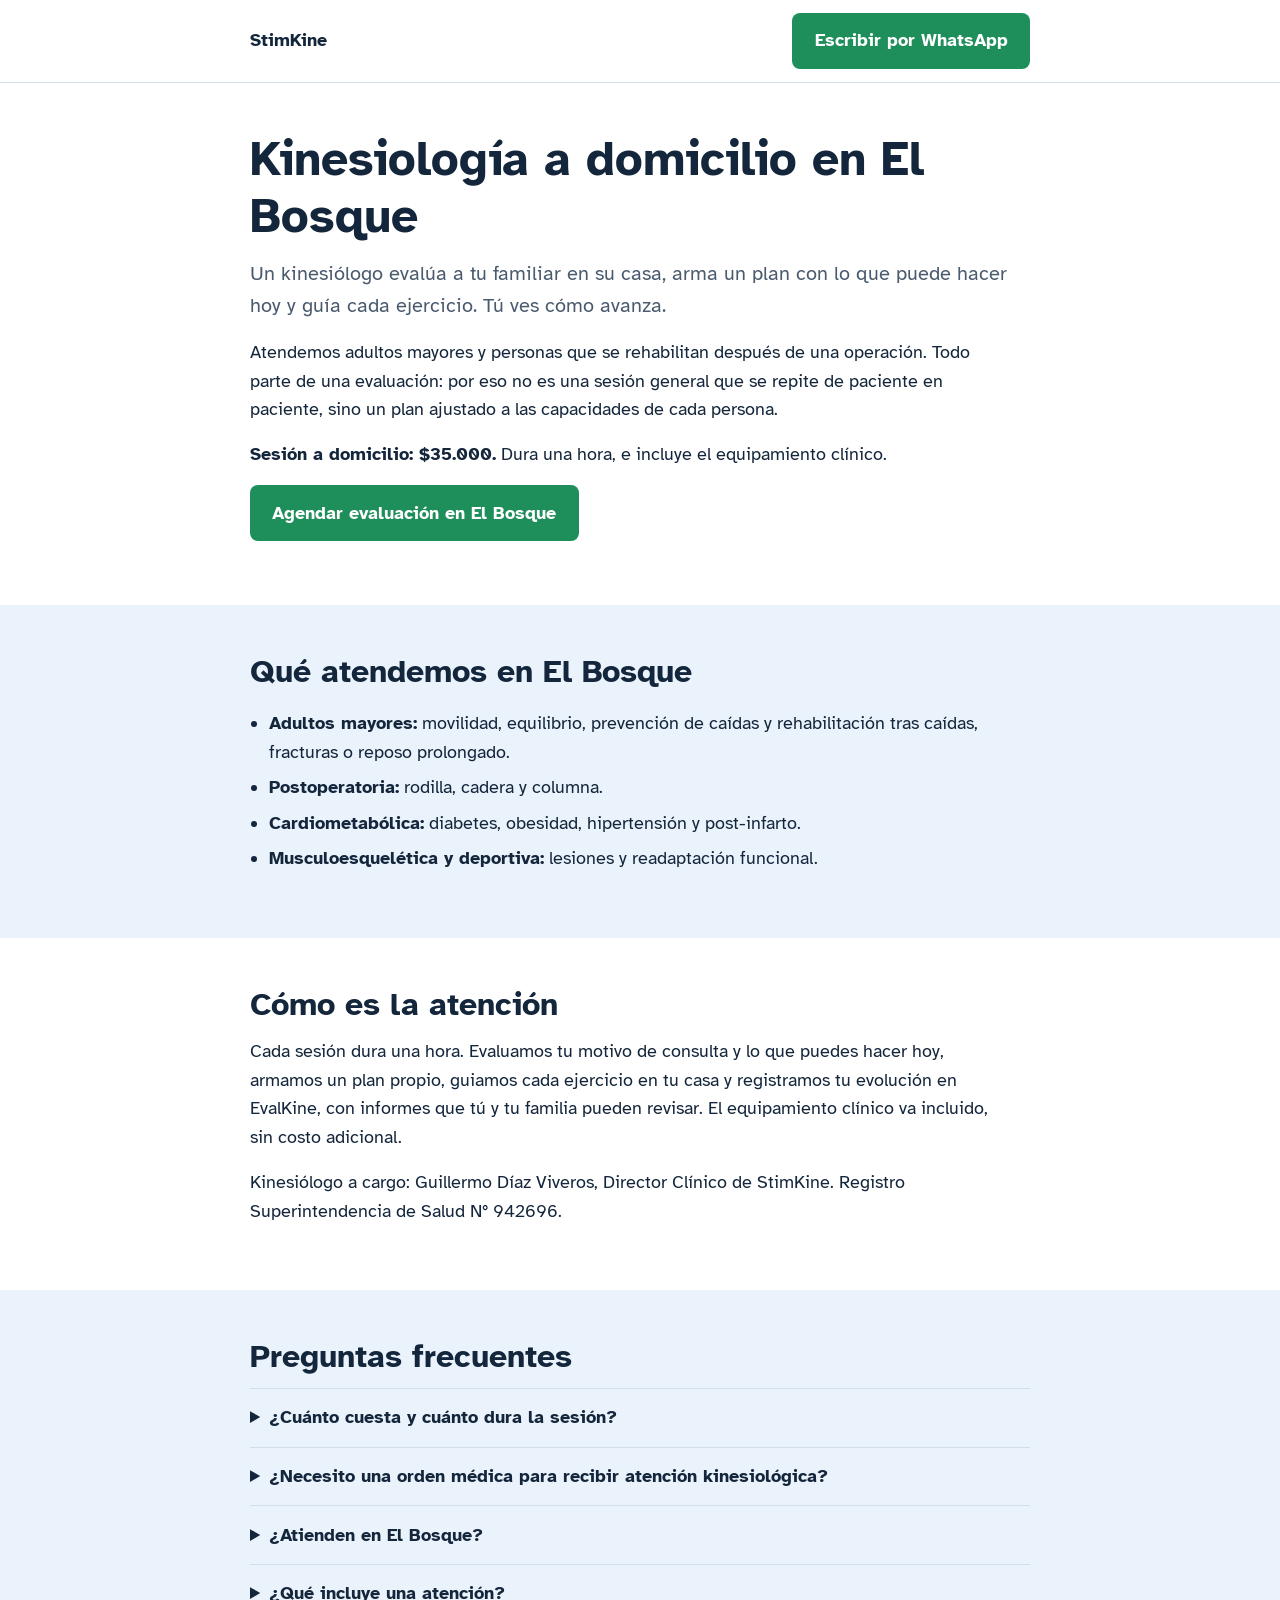
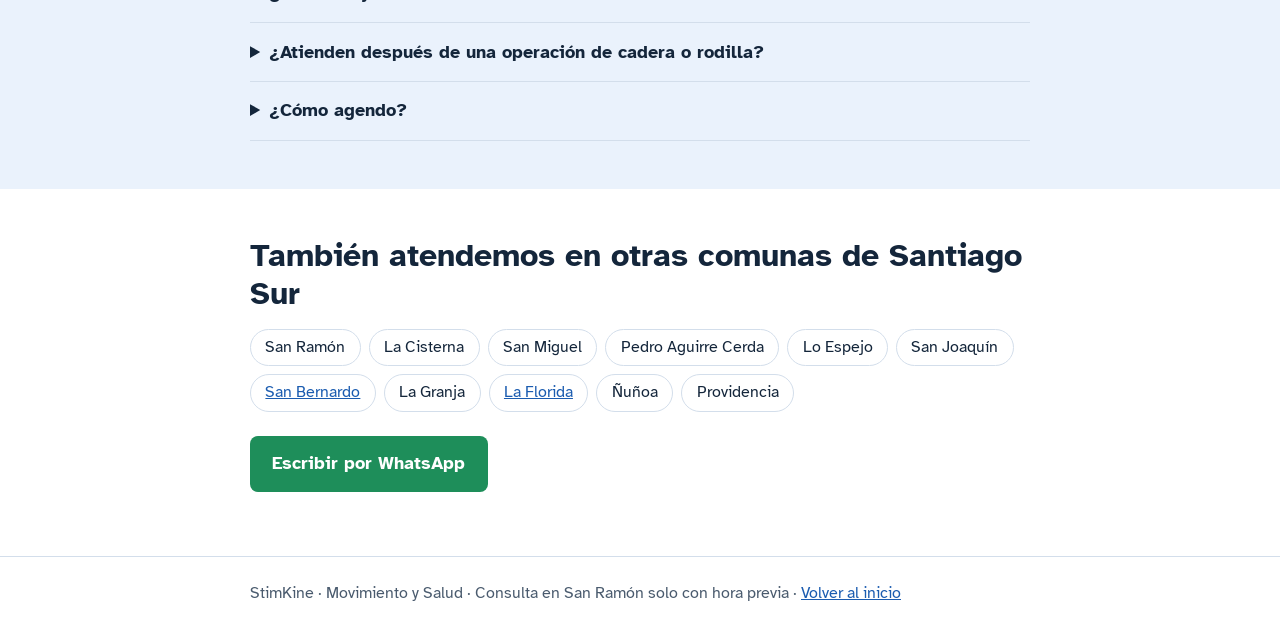
==== kinesiologia-a-domicilio-el-bosque.html @ 00451422 "Add files via upload" ====
<!DOCTYPE html>
<html lang="es-CL">
<head>
<meta charset="utf-8">
<meta name="viewport" content="width=device-width, initial-scale=1">
<title>Kinesiología a domicilio en El Bosque | Adultos mayores y postoperatoria | StimKine</title>
<meta name="description" content="Kinesiólogo a domicilio en El Bosque: evaluación, plan propio y ejercicios guiados para adultos mayores y rehabilitación postoperatoria. Sesión de una hora, $35.000. Agenda por WhatsApp.">
<meta name="robots" content="index, follow">
<meta name="theme-color" content="#2A7DE1">
<link rel="canonical" href="https://stimkine.github.io/kinesiologia-a-domicilio-el-bosque.html">
<meta property="og:type" content="website">
<meta property="og:locale" content="es_CL">
<meta property="og:title" content="Kinesiología a domicilio en El Bosque | StimKine">
<meta property="og:description" content="Un kinesiólogo evalúa a tu familiar en su casa en El Bosque, arma un plan con lo que puede hacer y guía cada ejercicio.">
<meta property="og:url" content="https://stimkine.github.io/kinesiologia-a-domicilio-el-bosque.html">
<link rel="preconnect" href="https://fonts.googleapis.com">
<link rel="preconnect" href="https://fonts.gstatic.com" crossorigin>
<link href="https://fonts.googleapis.com/css2?family=Atkinson+Hyperlegible:wght@400;700&display=swap" rel="stylesheet">
<script type="application/ld+json">
{
  "@context": "https://schema.org",
  "@type": "Physiotherapy",
  "name": "StimKine",
  "url": "https://stimkine.github.io/",
  "telephone": "+56989331095",
  "address": {"@type":"PostalAddress","streetAddress":"Nueva Fuenzalida Urrejola 1235","addressLocality":"San Ramón","addressCountry":"CL"},
  "areaServed": {"@type":"City","name":"El Bosque"},
  "description": "Kinesiología a domicilio en El Bosque para adultos mayores y rehabilitación postoperatoria."
}
</script>
<script type="application/ld+json">
{
  "@context": "https://schema.org",
  "@type": "FAQPage",
  "mainEntity": [
    {"@type":"Question","name":"¿Cuánto cuesta y cuánto dura la sesión?","acceptedAnswer":{"@type":"Answer","text":"La sesión a domicilio cuesta $35.000 y dura una hora."}},
    {"@type":"Question","name":"¿Necesito una orden médica para recibir atención kinesiológica?","acceptedAnswer":{"@type":"Answer","text":"La indicación médica debe cumplir con la normativa vigente para los tratamientos kinesiológicos. Si tienes dudas sobre tu caso o necesitas rehabilitación a domicilio, contáctanos y te orientaremos sobre los requisitos antes de agendar tu atención. Si deseas solicitar un reembolso a través de Fonasa o tu Isapre, consulta previamente las condiciones de cobertura y la documentación requerida."}},
    {"@type":"Question","name":"¿Atienden en El Bosque?","acceptedAnswer":{"@type":"Answer","text":"Sí, vamos a domicilio en la comuna de El Bosque. Escríbenos por WhatsApp con tu dirección y coordinamos."}},
    {"@type":"Question","name":"¿Qué incluye una atención?","acceptedAnswer":{"@type":"Answer","text":"Evaluación, plan de ejercicio propio, equipamiento clínico incluido sin costo adicional y registro de tu evolución en EvalKine con informes que tú y tu familia pueden revisar."}},
    {"@type":"Question","name":"¿Atienden después de una operación de cadera o rodilla?","acceptedAnswer":{"@type":"Answer","text":"Sí. La rehabilitación postoperatoria de rodilla, cadera y columna es uno de nuestros servicios a domicilio."}},
    {"@type":"Question","name":"¿Cómo agendo?","acceptedAnswer":{"@type":"Answer","text":"Escríbenos por WhatsApp al +56 9 8933 1095. Cotizar no tiene compromiso."}}
  ]
}
</script>
<style>
:root{--ink:#14263B;--muted:#4A5B6E;--blue:#2A7DE1;--blue-dark:#1B5CB0;--tint:#EAF2FC;--line:#D3DEEB;--bg:#fff;--wa:#1E8E5A}
@media(prefers-color-scheme:dark){:root{--ink:#E8EFF7;--muted:#A9B8C9;--blue:#6AA8F5;--blue-dark:#8DBDF8;--tint:#14263B;--line:#2B405A;--bg:#0D1826;--wa:#35B77E}}
*{box-sizing:border-box}
body{margin:0;font-family:"Atkinson Hyperlegible",system-ui,sans-serif;font-size:1.125rem;line-height:1.6;color:var(--ink);background:var(--bg)}
a{color:var(--blue-dark)}
:focus-visible{outline:3px solid var(--blue);outline-offset:3px;border-radius:4px}
.wrap{max-width:820px;margin:0 auto;padding:0 1.25rem}
section{padding:3rem 0}
h1,h2,h3{line-height:1.2;margin:0 0 .75rem}
h1{font-size:clamp(2rem,5vw,3rem)}
h2{font-size:clamp(1.5rem,3.2vw,2rem)}
h3{font-size:1.15rem}
p{margin:0 0 1rem;max-width:62ch}
.lead{font-size:1.25rem;color:var(--muted)}
.btn{display:inline-block;padding:.85rem 1.4rem;border-radius:8px;background:var(--wa);color:#fff;font-weight:700;text-decoration:none}
.btn:hover{filter:brightness(1.08)}
.band{background:var(--tint)}
header.top{border-bottom:1px solid var(--line)}
header.top .wrap{display:flex;justify-content:space-between;align-items:center;padding-top:.8rem;padding-bottom:.8rem;gap:1rem}
.brand{font-weight:700;color:var(--ink);text-decoration:none}
ul.check{padding-left:1.2rem}
ul.check li{margin-bottom:.4rem}
.tags{display:flex;flex-wrap:wrap;gap:.5rem;list-style:none;padding:0;margin:1rem 0 0}
.tags li{border:1px solid var(--line);border-radius:999px;padding:.3rem .9rem;font-size:1rem;background:var(--bg)}
details{border-top:1px solid var(--line);padding:.9rem 0}
details:last-of-type{border-bottom:1px solid var(--line)}
summary{font-weight:700;cursor:pointer}
details p{margin:.6rem 0 0}
footer{border-top:1px solid var(--line);padding:1.5rem 0;font-size:1rem;color:var(--muted)}
</style>
</head>
<body>

<header class="top">
  <div class="wrap">
    <a class="brand" href="index.html">StimKine</a>
    <a class="btn" href="https://wa.me/56989331095?text=Hola%20StimKine,%20quisiera%20una%20atenci%C3%B3n%20a%20domicilio%20en%20El%20Bosque.">Escribir por WhatsApp</a>
  </div>
</header>

<main>
<section>
  <div class="wrap">
    <h1>Kinesiología a domicilio en El Bosque</h1>
    <p class="lead">Un kinesiólogo evalúa a tu familiar en su casa, arma un plan con lo que puede hacer hoy y guía cada ejercicio. Tú ves cómo avanza.</p>
    <p>Atendemos adultos mayores y personas que se rehabilitan después de una operación. Todo parte de una evaluación: por eso no es una sesión general que se repite de paciente en paciente, sino un plan ajustado a las capacidades de cada persona.</p>
    <p><strong>Sesión a domicilio: $35.000.</strong> Dura una hora, e incluye el equipamiento clínico.</p>
    <p><a class="btn" href="https://wa.me/56989331095?text=Hola%20StimKine,%20quisiera%20una%20atenci%C3%B3n%20a%20domicilio%20en%20El%20Bosque.">Agendar evaluación en El Bosque</a></p>
  </div>
</section>

<section class="band">
  <div class="wrap">
    <h2>Qué atendemos en El Bosque</h2>
    <ul class="check">
      <li><strong>Adultos mayores:</strong> movilidad, equilibrio, prevención de caídas y rehabilitación tras caídas, fracturas o reposo prolongado.</li>
      <li><strong>Postoperatoria:</strong> rodilla, cadera y columna.</li>
      <li><strong>Cardiometabólica:</strong> diabetes, obesidad, hipertensión y post-infarto.</li>
      <li><strong>Musculoesquelética y deportiva:</strong> lesiones y readaptación funcional.</li>
    </ul>
  </div>
</section>

<section>
  <div class="wrap">
    <h2>Cómo es la atención</h2>
    <p>Cada sesión dura una hora. Evaluamos tu motivo de consulta y lo que puedes hacer hoy, armamos un plan propio, guiamos cada ejercicio en tu casa y registramos tu evolución en EvalKine, con informes que tú y tu familia pueden revisar. El equipamiento clínico va incluido, sin costo adicional.</p>
    <p>Kinesiólogo a cargo: Guillermo Díaz Viveros, Director Clínico de StimKine. Registro Superintendencia de Salud N° 942696.</p>
  </div>
</section>

<section class="band">
  <div class="wrap">
    <h2>Preguntas frecuentes</h2>
    <details><summary>¿Cuánto cuesta y cuánto dura la sesión?</summary><p>La sesión a domicilio cuesta $35.000 y dura una hora.</p></details>
    <details><summary>¿Necesito una orden médica para recibir atención kinesiológica?</summary><p>La indicación médica debe cumplir con la normativa vigente para los tratamientos kinesiológicos. Si tienes dudas sobre tu caso o necesitas rehabilitación a domicilio, contáctanos y te orientaremos sobre los requisitos antes de agendar tu atención.</p><p>Si deseas solicitar un reembolso a través de Fonasa o tu Isapre, consulta previamente las condiciones de cobertura y la documentación requerida.</p></details>
    <details><summary>¿Atienden en El Bosque?</summary><p>Sí, vamos a domicilio en la comuna de El Bosque. Escríbenos por WhatsApp con tu dirección y coordinamos.</p></details>
    <details><summary>¿Qué incluye una atención?</summary><p>Evaluación, plan de ejercicio propio, equipamiento clínico incluido sin costo adicional y registro de tu evolución en EvalKine con informes que tú y tu familia pueden revisar.</p></details>
    <details><summary>¿Atienden después de una operación de cadera o rodilla?</summary><p>Sí. La rehabilitación postoperatoria de rodilla, cadera y columna es uno de nuestros servicios a domicilio.</p></details>
    <details><summary>¿Cómo agendo?</summary><p>Escríbenos por WhatsApp al <a href="https://wa.me/56989331095">+56 9 8933 1095</a>. Cotizar no tiene compromiso.</p></details>
  </div>
</section>

<section>
  <div class="wrap">
    <h2>También atendemos en otras comunas de Santiago Sur</h2>
    <ul class="tags"><li>San Ramón</li><li>La Cisterna</li><li>San Miguel</li><li>Pedro Aguirre Cerda</li><li>Lo Espejo</li><li>San Joaquín</li><li><a href="kinesiologia-a-domicilio-san-bernardo.html">San Bernardo</a></li><li>La Granja</li><li><a href="kinesiologia-a-domicilio-la-florida.html">La Florida</a></li><li>Ñuñoa</li><li>Providencia</li></ul>
    <p style="margin-top:1.5rem"><a class="btn" href="https://wa.me/56989331095?text=Hola%20StimKine,%20quisiera%20una%20atenci%C3%B3n%20a%20domicilio%20en%20El%20Bosque.">Escribir por WhatsApp</a></p>
  </div>
</section>
</main>

<footer>
  <div class="wrap">StimKine · Movimiento y Salud · Consulta en San Ramón solo con hora previa · <a href="index.html">Volver al inicio</a></div>
</footer>

</body>
</html>
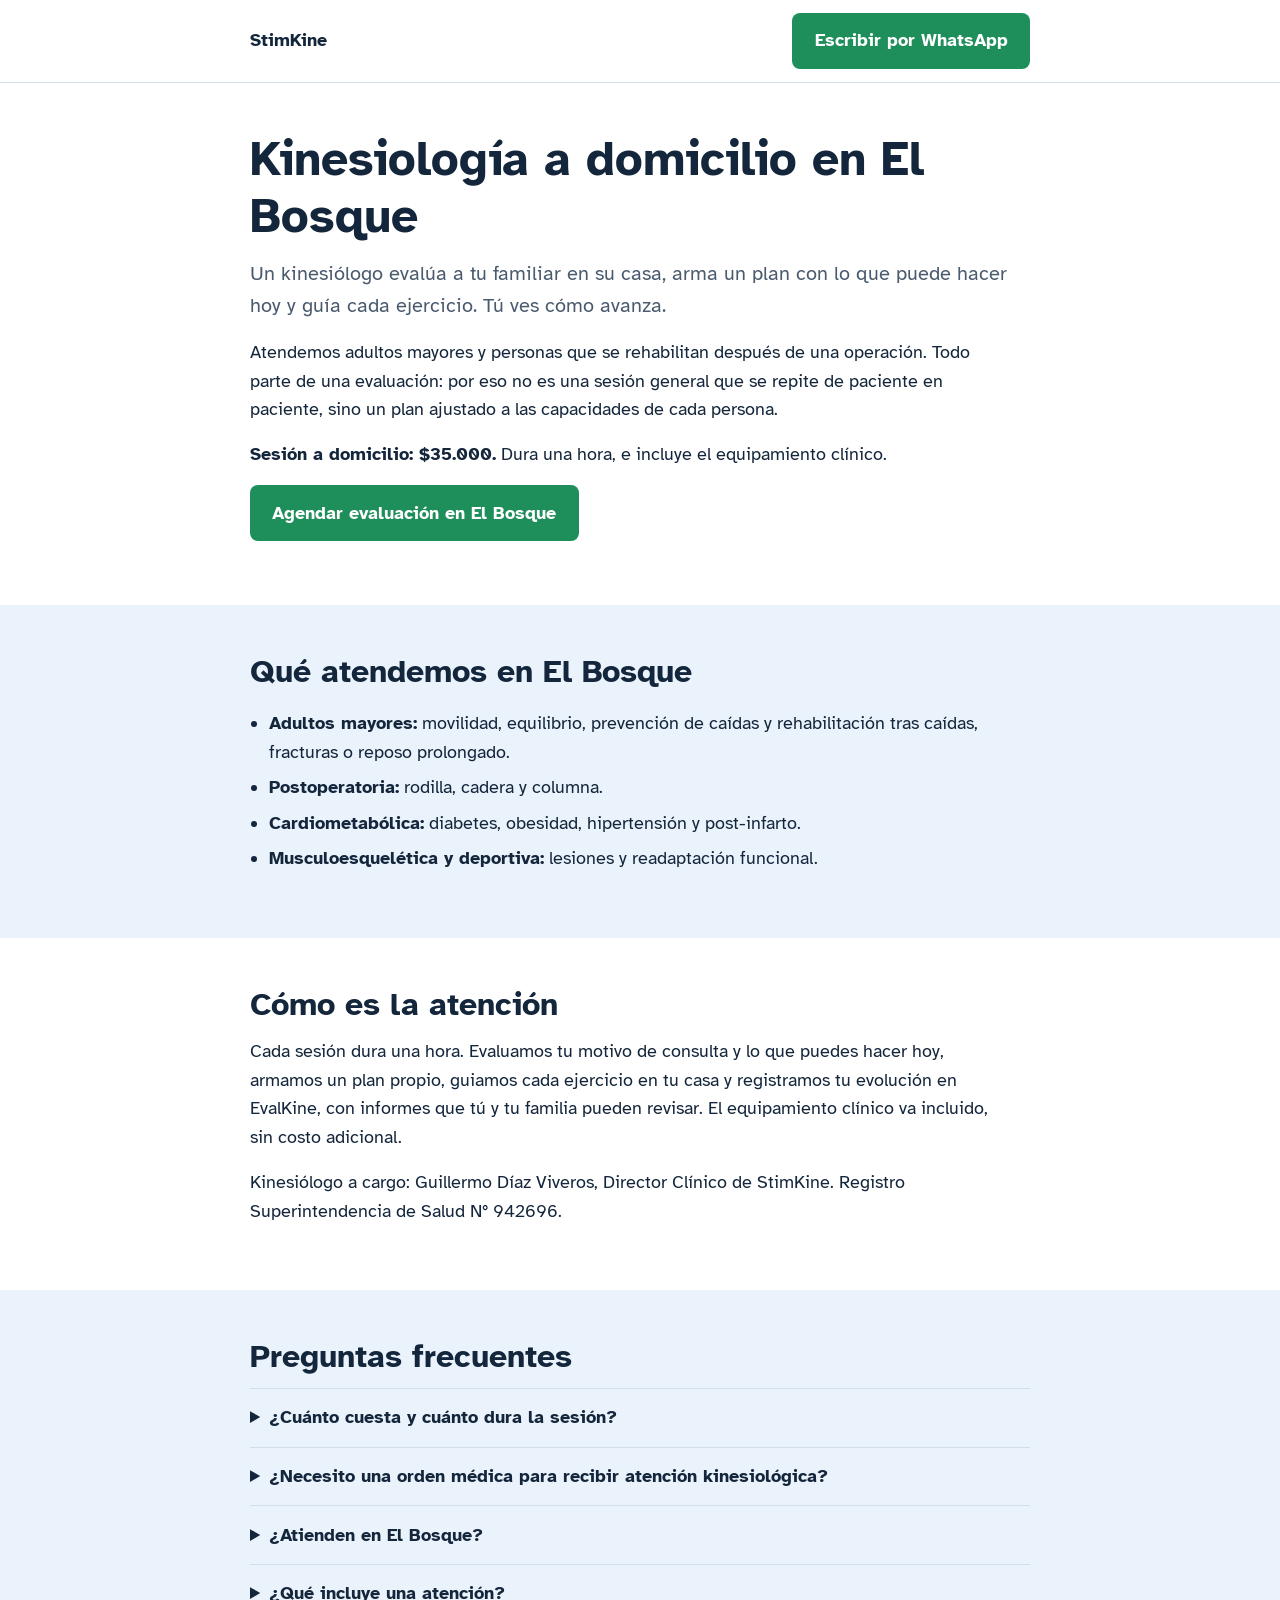
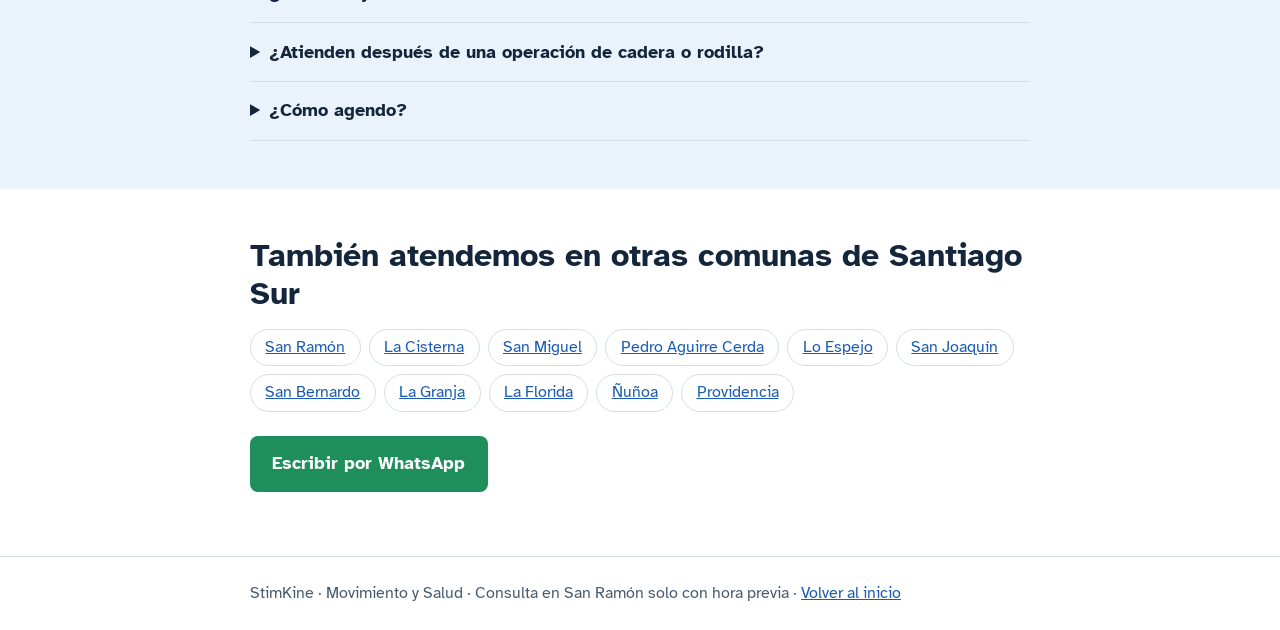
==== commit 793036fd: "Add files via upload" ====
--- a/kinesiologia-a-domicilio-el-bosque.html
+++ b/kinesiologia-a-domicilio-el-bosque.html
@@ -129,7 +129,7 @@
 <section>
   <div class="wrap">
     <h2>También atendemos en otras comunas de Santiago Sur</h2>
-    <ul class="tags"><li>San Ramón</li><li>La Cisterna</li><li>San Miguel</li><li>Pedro Aguirre Cerda</li><li>Lo Espejo</li><li>San Joaquín</li><li><a href="kinesiologia-a-domicilio-san-bernardo.html">San Bernardo</a></li><li>La Granja</li><li><a href="kinesiologia-a-domicilio-la-florida.html">La Florida</a></li><li>Ñuñoa</li><li>Providencia</li></ul>
+    <ul class="tags"><li><a href="kinesiologia-a-domicilio-san-ramon.html">San Ramón</a></li><li><a href="kinesiologia-a-domicilio-la-cisterna.html">La Cisterna</a></li><li><a href="kinesiologia-a-domicilio-san-miguel.html">San Miguel</a></li><li><a href="kinesiologia-a-domicilio-pedro-aguirre-cerda.html">Pedro Aguirre Cerda</a></li><li><a href="kinesiologia-a-domicilio-lo-espejo.html">Lo Espejo</a></li><li><a href="kinesiologia-a-domicilio-san-joaquin.html">San Joaquín</a></li><li><a href="kinesiologia-a-domicilio-san-bernardo.html">San Bernardo</a></li><li><a href="kinesiologia-a-domicilio-la-granja.html">La Granja</a></li><li><a href="kinesiologia-a-domicilio-la-florida.html">La Florida</a></li><li><a href="kinesiologia-a-domicilio-nunoa.html">Ñuñoa</a></li><li><a href="kinesiologia-a-domicilio-providencia.html">Providencia</a></li></ul>
     <p style="margin-top:1.5rem"><a class="btn" href="https://wa.me/56989331095?text=Hola%20StimKine,%20quisiera%20una%20atenci%C3%B3n%20a%20domicilio%20en%20El%20Bosque.">Escribir por WhatsApp</a></p>
   </div>
 </section>
